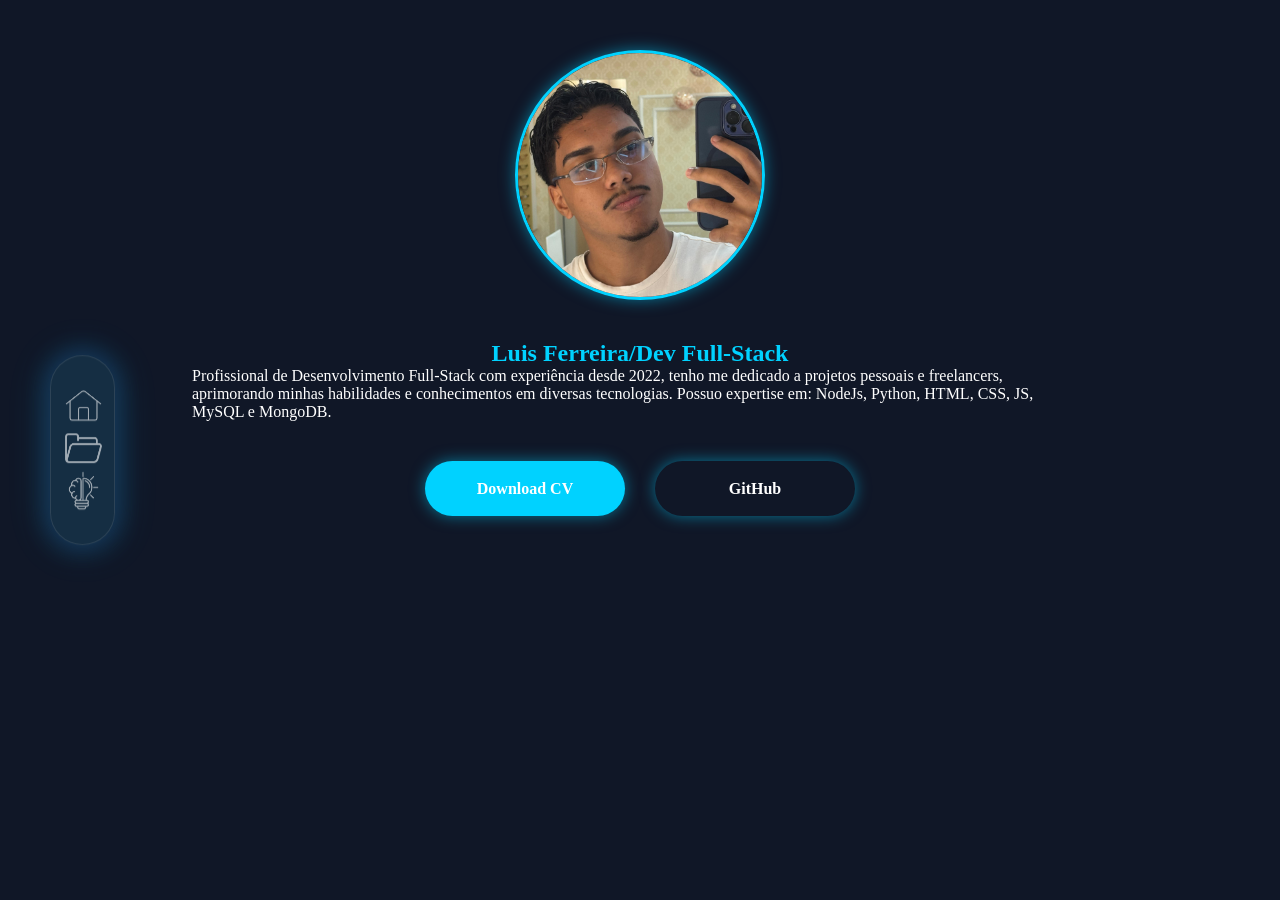
==== index.html @ 7058c048 "Vercionando codigo" ====
<!DOCTYPE html>
<html lang="en">

<head>
    <link rel="stylesheet" href="style/style.css">
    <meta charset="UTF-8">
    <meta name="viewport" content="width=device-width, initial-scale=1.0">
    <title>Portifolio Luis</title>
</head>

<body>
    <section class="navMenus">
        <nav>
            <a href="index.html"><img class="navIcon" src="Img/home.png" alt="Imagem de home"></a>
            <a href="projects.html"><img src="Img/projects.png" alt="pasta de projetos" class="navIcon"></a>
            <a href=""><img src="Img/skills.png" alt="Skills" class="navIcon"></a>
        </nav>

    </section>
    <section class="sobre">
        <div class="fotoPerfil">
            <img src="Img/Perfil.jpg" alt="FotoDePerfil">
        </div>
        <div class="sobreText">
            <h1>Luis Ferreira/Dev Full-Stack</h1>
            <p>Profissional de Desenvolvimento Full-Stack com experiência desde 2022, tenho me
                dedicado a projetos pessoais e freelancers, aprimorando minhas habilidades e
                conhecimentos em diversas tecnologias. Possuo expertise em: NodeJs, Python, HTML,
                CSS, JS, MySQL e MongoDB.</p>
        </div>

        <div class="centraDownloads">
            <a href="downloads/LUIS GUILHERME.pdf" download="Curriculo_Luis" class="btn-cv">Download CV</a>
            <a href="https://github.com/LuisGSena" target="_blank" class="btn-git">GitHub</a>
        </div>
    </section>
</body>

</html>
---- style/style.css ----
*{
    margin: 0;
    padding: 0;
    box-sizing: border-box;
}
body{
    background-color: #101727;
}
.navMenus{
    display: flex;
    flex-direction: column;
    align-items: center;
    gap: 0px;
    width: 65px;
    padding: 30px 0 30px 10px;
    border-radius: 50px;
    background-color: #152e43;
    border: 1px solid rgba(255, 255, 255, 0.1);
    box-shadow: 0 0 20px 5px rgba(24, 56, 93, 0.8), 
                0 0 40px 2px rgba(0, 210, 255, 0.2); 
    backdrop-filter: blur(10px);
    position: fixed;
    left: 50px;
    top: 50%;
    transform: translateY(-50%);
    
  
}

.navIcon {
    width: 45px;
    height: auto;
    opacity: 0.6; 
    transition: 0.3s;
    filter: invert(1);
}

.navIcon:hover {
    opacity: 1; 
    filter: drop-shadow(0 0 8px #00d2ff);
}

.sobre{
    display: flex;
    flex-direction: column;
    align-items: center;
    gap: 40px;
    margin-top: 50px;
}

.fotoPerfil{
    display: flex;
    justify-content: center;
    width: 100%;
    
}
.fotoPerfil img{
    border-radius: 50%;
    width: 250px;
    height: 250px;
    object-fit: cover;
    border: 3px solid #00d2ff;
    box-shadow:  0 0 15px rgba(0,210,255,0.5);
}

.sobreText{
    width: 70%;
    
    display: flex;
    justify-content: center;
    flex-direction: column;
}
.sobreText p{
    color: white;
}
.sobreText h1{
    color: #00d2ff;
    text-align: center;
}
.centraDownloads{
    display: flex;
    justify-content: center;
    width: 100%;
    gap: 30px;
}
.btn-cv{
    display: flex;
    align-items: center;
    justify-content: center;
    width: 200px;
    height: 55px;
    border-radius: 50px;
    background-color: #00d2ff;
    text-decoration: none;
    color: white;
    text-align: center;
    padding: 10px;
    box-shadow: 0 0 15px rgba(0, 210, 255, 0.5);
    transition: 0.3s;
    font-weight: bold;
}

.btn-git{
    display: flex;
    align-items: center;
    justify-content: center;
    width: 200px;
    height: 55px;
    border-radius: 50px;
    background-color: transparent;
    text-decoration: none;
    color: white;
    text-align: center;
    padding: 10px;
    box-shadow: 0 0 15px rgba(0, 210, 255, 0.5);
    transition: 0.3s;
    font-weight: bold;
}
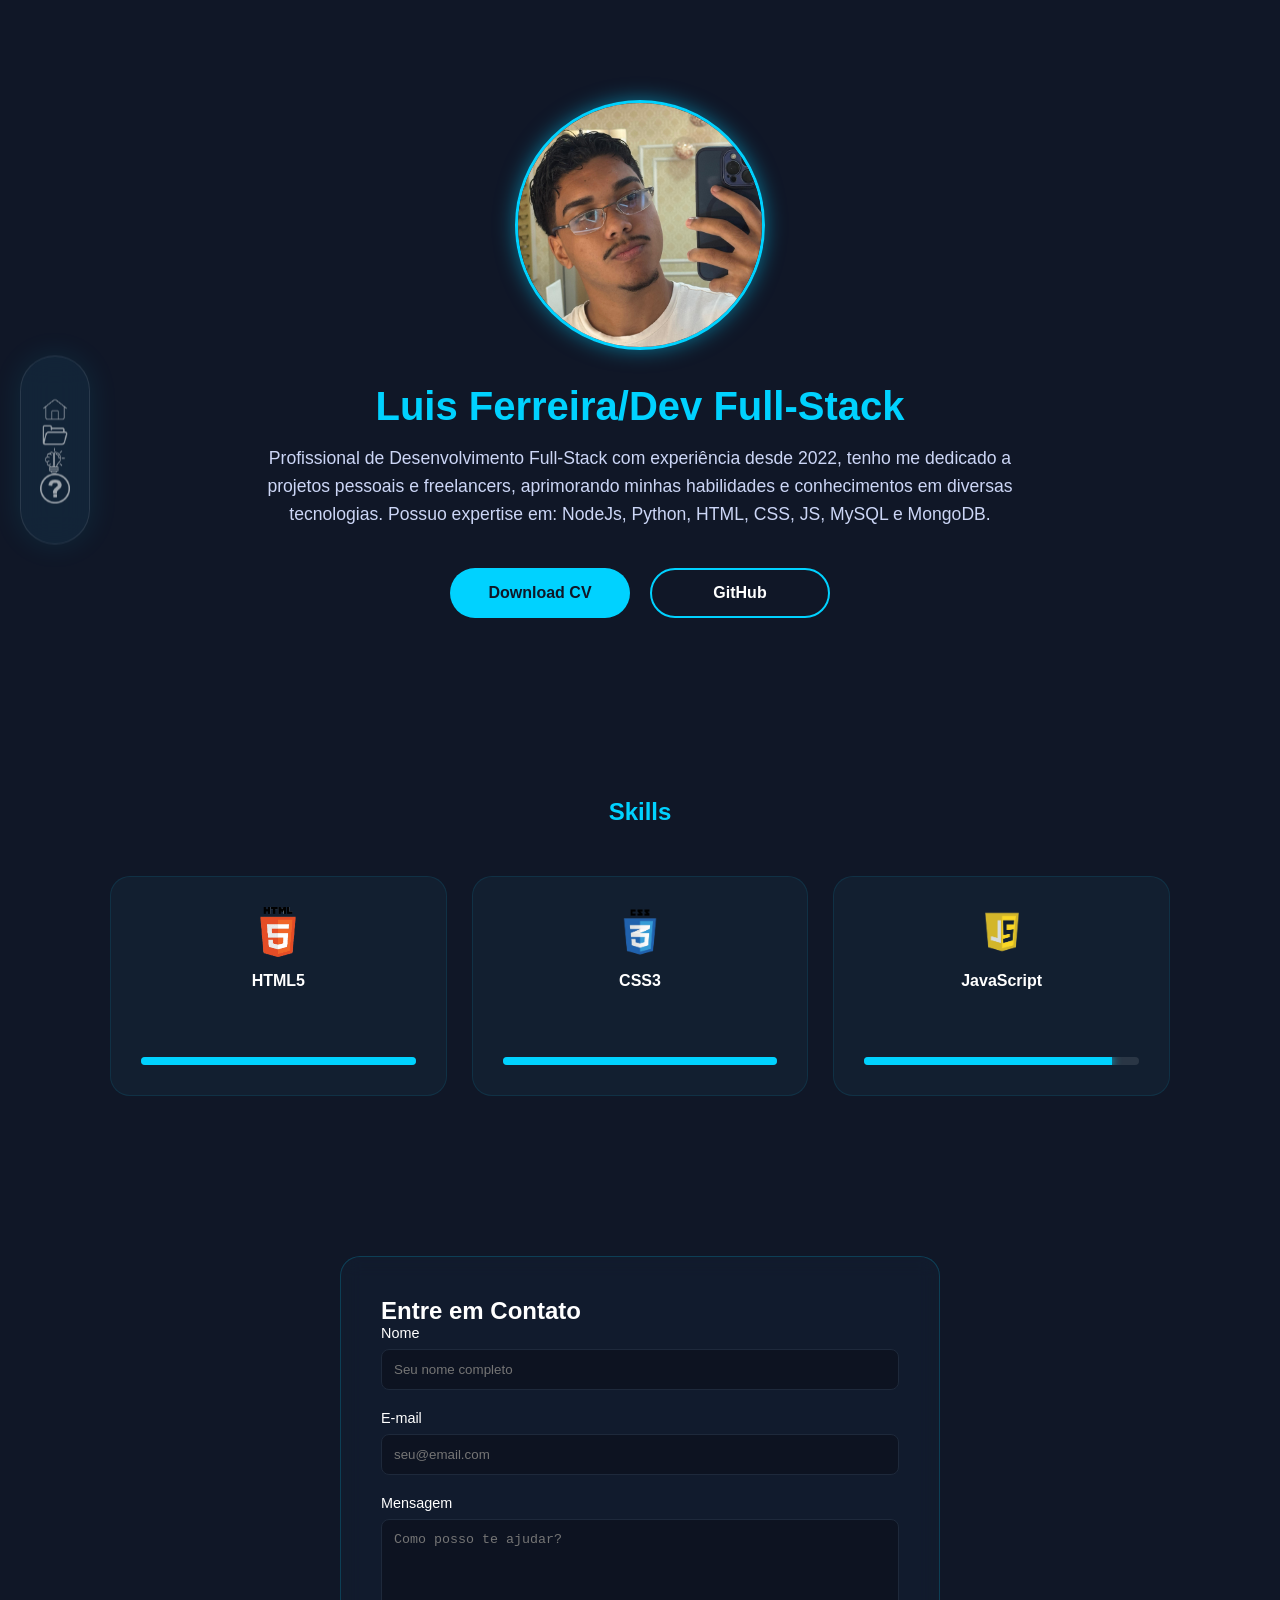
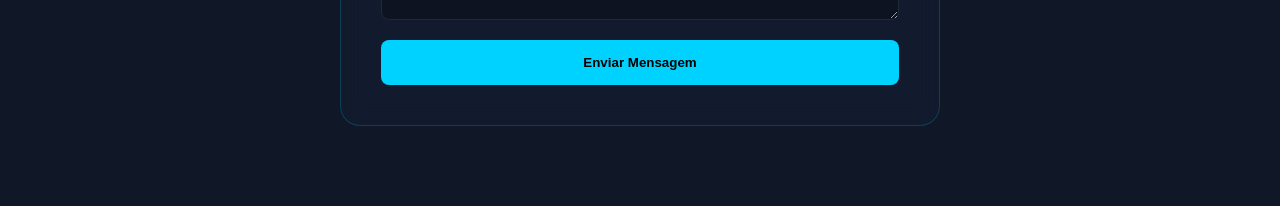
==== commit dd9cd96d: "Adição de novas funcionalidades" ====
--- a/index.html
+++ b/index.html
@@ -14,6 +14,7 @@
             <a href="index.html"><img class="navIcon" src="Img/home.png" alt="Imagem de home"></a>
             <a href="projects.html"><img src="Img/projects.png" alt="pasta de projetos" class="navIcon"></a>
             <a href=""><img src="Img/skills.png" alt="Skills" class="navIcon"></a>
+            <a href="#entre-contato"><img src="Img/Icon-interrogacao.png" alt="" class="navIcon"></a>
         </nav>
 
     </section>
@@ -30,9 +31,61 @@
         </div>
 
         <div class="centraDownloads">
-            <a href="downloads/LUIS GUILHERME.pdf" download="Curriculo_Luis" class="btn-cv">Download CV</a>
+            <a href="downloads/curriculo-luis.pdf" download="Curriculo_Luis" class="btn-cv">Download CV</a>
             <a href="https://github.com/LuisGSena" target="_blank" class="btn-git">GitHub</a>
         </div>
+    </section>
+
+    <section id="skills" class="my-skills">
+        <h2>Skills</h2>
+        <div class="skills-container">
+            <div class="skill-card">
+                <img src="Img/Html5.png" alt="HTML Icon">
+                <span>HTML5</span>
+                <div class="progress-bar">
+                    <div class="progress" style="width: 100%;"></div>
+                </div>
+            </div>
+
+            <div class="skill-card">
+                <img src="Img/Css3.png" alt="CSS Icon">
+                <span>CSS3</span>
+                <div class="progress-bar">
+                    <div class="progress" style="width: 100%;"></div>
+                </div>
+            </div>
+
+            <div class="skill-card">
+                <img src="Img/jsIcon.png" alt="JS Icon">
+                <span>JavaScript</span>
+                <div class="progress-bar">
+                    <div class="progress" style="width: 90%;"></div>
+                </div>
+            </div>
+        </div>
+    </section>
+
+    <section id="entre-contato" class="entre-contato">
+        <h2>Entre em Contato</h2>
+        <form action="#" method="POST">
+            <div class="input-group">
+                <label for="nome">Nome</label>
+                <input type="text" id="nome" name="nome" placeholder="Seu nome completo" required>
+            </div>
+
+            <div class="input-group">
+                <label for="email">E-mail</label>
+                <input type="email" id="email" name="email" placeholder="seu@email.com" required>
+            </div>
+
+            <div class="input-group">
+                <label for="mensagem">Mensagem</label>
+                <textarea id="mensagem" name="mensagem" rows="5" placeholder="Como posso te ajudar?"
+                    required></textarea>
+            </div>
+
+            <button type="submit" class="btn-enviar">Enviar Mensagem</button>
+        </form>
     </section>
 </body>
 
--- a/style/style.css
+++ b/style/style.css
@@ -1,118 +1,228 @@
-*{
+* {
     margin: 0;
     padding: 0;
     box-sizing: border-box;
 }
-body{
+
+html {
+    scroll-behavior: smooth;
+}
+
+body {
     background-color: #101727;
-}
-.navMenus{
-    display: flex;
-    flex-direction: column;
-    align-items: center;
-    gap: 0px;
-    width: 65px;
-    padding: 30px 0 30px 10px;
+    font-family: 'Segoe UI', sans-serif;
+    color: white;
+    overflow-x: hidden;
+}
+
+/* Menu Lateral */
+.navMenus {
+    display: flex;
+    flex-direction: column;
+    align-items: center;
+    gap: 35px;
+    width: 70px;
+    padding: 40px 0;
     border-radius: 50px;
-    background-color: #152e43;
+    background-color: rgba(21, 46, 67, 0.6);
     border: 1px solid rgba(255, 255, 255, 0.1);
-    box-shadow: 0 0 20px 5px rgba(24, 56, 93, 0.8), 
-                0 0 40px 2px rgba(0, 210, 255, 0.2); 
-    backdrop-filter: blur(10px);
+    box-shadow: 0 0 30px rgba(0, 210, 255, 0.1);
+    backdrop-filter: blur(15px);
     position: fixed;
-    left: 50px;
+    left: 20px;
     top: 50%;
     transform: translateY(-50%);
-    
-  
+    z-index: 1000;
 }
 
 .navIcon {
-    width: 45px;
+    width: 30px; 
     height: auto;
     opacity: 0.6; 
     transition: 0.3s;
     filter: invert(1);
+    display: block;
+    margin: 0 auto;
 }
 
 .navIcon:hover {
-    opacity: 1; 
-    filter: drop-shadow(0 0 8px #00d2ff);
-}
-
-.sobre{
-    display: flex;
-    flex-direction: column;
-    align-items: center;
-    gap: 40px;
-    margin-top: 50px;
-}
-
-.fotoPerfil{
-    display: flex;
-    justify-content: center;
-    width: 100%;
-    
-}
-.fotoPerfil img{
+    opacity: 1;
+    filter: invert(1) drop-shadow(0 0 8px #00d2ff);
+    transform: scale(1.1);
+}
+
+/* Seção Sobre */
+.sobre {
+    display: flex;
+    flex-direction: column;
+    align-items: center;
+    padding: 100px 20px;
+    gap: 30px;
+}
+
+.fotoPerfil img {
     border-radius: 50%;
     width: 250px;
     height: 250px;
     object-fit: cover;
     border: 3px solid #00d2ff;
-    box-shadow:  0 0 15px rgba(0,210,255,0.5);
-}
-
-.sobreText{
-    width: 70%;
-    
-    display: flex;
+    box-shadow: 0 0 20px rgba(0, 210, 255, 0.5);
+}
+
+.sobreText {
+    max-width: 800px;
+    text-align: center;
+}
+
+.sobreText h1 {
+    color: #00d2ff;
+    font-size: 2.5rem;
+    margin-bottom: 15px;
+}
+
+.sobreText p {
+    line-height: 1.6;
+    font-size: 1.1rem;
+    color: #ccd6f6;
+}
+
+/* Botões */
+.centraDownloads {
+    display: flex;
+    gap: 20px;
     justify-content: center;
-    flex-direction: column;
-}
-.sobreText p{
+    margin-top: 10px;
+}
+
+.btn-cv, .btn-git {
+    width: 180px;
+    height: 50px;
+    display: flex;
+    align-items: center;
+    justify-content: center;
+    border-radius: 50px;
+    text-decoration: none;
+    font-weight: bold;
+    transition: 0.3s;
+}
+
+.btn-cv {
+    background: #00d2ff;
+    color: #101727;
+}
+
+.btn-git {
+    border: 2px solid #00d2ff;
     color: white;
 }
-.sobreText h1{
+
+.btn-cv:hover, .btn-git:hover {
+    box-shadow: 0 0 20px #00d2ff;
+    transform: translateY(-3px);
+}
+
+/* Seção Skills*/
+.my-skills {
+    padding: 80px 20px;
+    max-width: 1100px;
+    margin: 0 auto;
+}
+
+.my-skills h2 {
+    text-align: center;
     color: #00d2ff;
-    text-align: center;
-}
-.centraDownloads{
-    display: flex;
-    justify-content: center;
+    margin-bottom: 50px;
+}
+
+.skills-container {
+    display: grid;
+    grid-template-columns: repeat(auto-fit, minmax(280px, 1fr));
+    gap: 25px;
+}
+
+.skill-card {
+    background: rgba(25, 50, 72, 0.3);
+    padding: 30px;
+    border-radius: 20px;
+    border: 1px solid rgba(0, 210, 255, 0.1);
+    display: flex;
+    flex-direction: column;
+    align-items: center;
+    min-height: 220px;
+    transition: 0.3s;
+}
+
+.skill-card:hover {
+    border-color: #00d2ff;
+    transform: translateY(-5px);
+}
+
+.skill-card img {
+    height: 50px;
+    margin-bottom: 15px;
+}
+
+.skill-card span {
+    font-weight: bold;
+    margin-bottom: 20px;
+}
+
+.progress-bar {
     width: 100%;
-    gap: 30px;
-}
-.btn-cv{
-    display: flex;
-    align-items: center;
-    justify-content: center;
-    width: 200px;
-    height: 55px;
-    border-radius: 50px;
-    background-color: #00d2ff;
-    text-decoration: none;
+    height: 8px;
+    background: rgba(255, 255, 255, 0.1);
+    border-radius: 10px;
+    margin-top: auto;
+    overflow: hidden;
+}
+
+.progress {
+    height: 100%;
+    background: #00d2ff;
+    box-shadow: 0 0 10px #00d2ff;
+}
+
+/* Contato */
+.entre-contato {
+    max-width: 600px;
+    margin: 80px auto;
+    padding: 40px;
+    background: rgba(27, 47, 71, 0.2);
+    border: 1px solid rgba(0, 210, 255, 0.2);
+    border-radius: 20px;
+    backdrop-filter: blur(10px);
+}
+
+.input-group {
+    margin-bottom: 20px;
+    display: flex;
+    flex-direction: column;
+}
+
+.input-group label {
+    margin-bottom: 8px;
+    font-size: 0.9rem;
+}
+
+input, textarea {
+    background: #0d1321;
+    border: 1px solid #1e293b;
+    padding: 12px;
     color: white;
-    text-align: center;
-    padding: 10px;
-    box-shadow: 0 0 15px rgba(0, 210, 255, 0.5);
-    transition: 0.3s;
+    border-radius: 8px;
+    outline: none;
+}
+
+input:focus {
+    border-color: #00d2ff;
+}
+
+.btn-enviar {
+    width: 100%;
+    padding: 15px;
+    background: #00d2ff;
+    border: none;
+    border-radius: 8px;
     font-weight: bold;
-}
-
-.btn-git{
-    display: flex;
-    align-items: center;
-    justify-content: center;
-    width: 200px;
-    height: 55px;
-    border-radius: 50px;
-    background-color: transparent;
-    text-decoration: none;
-    color: white;
-    text-align: center;
-    padding: 10px;
-    box-shadow: 0 0 15px rgba(0, 210, 255, 0.5);
-    transition: 0.3s;
-    font-weight: bold;
+    cursor: pointer;
 }
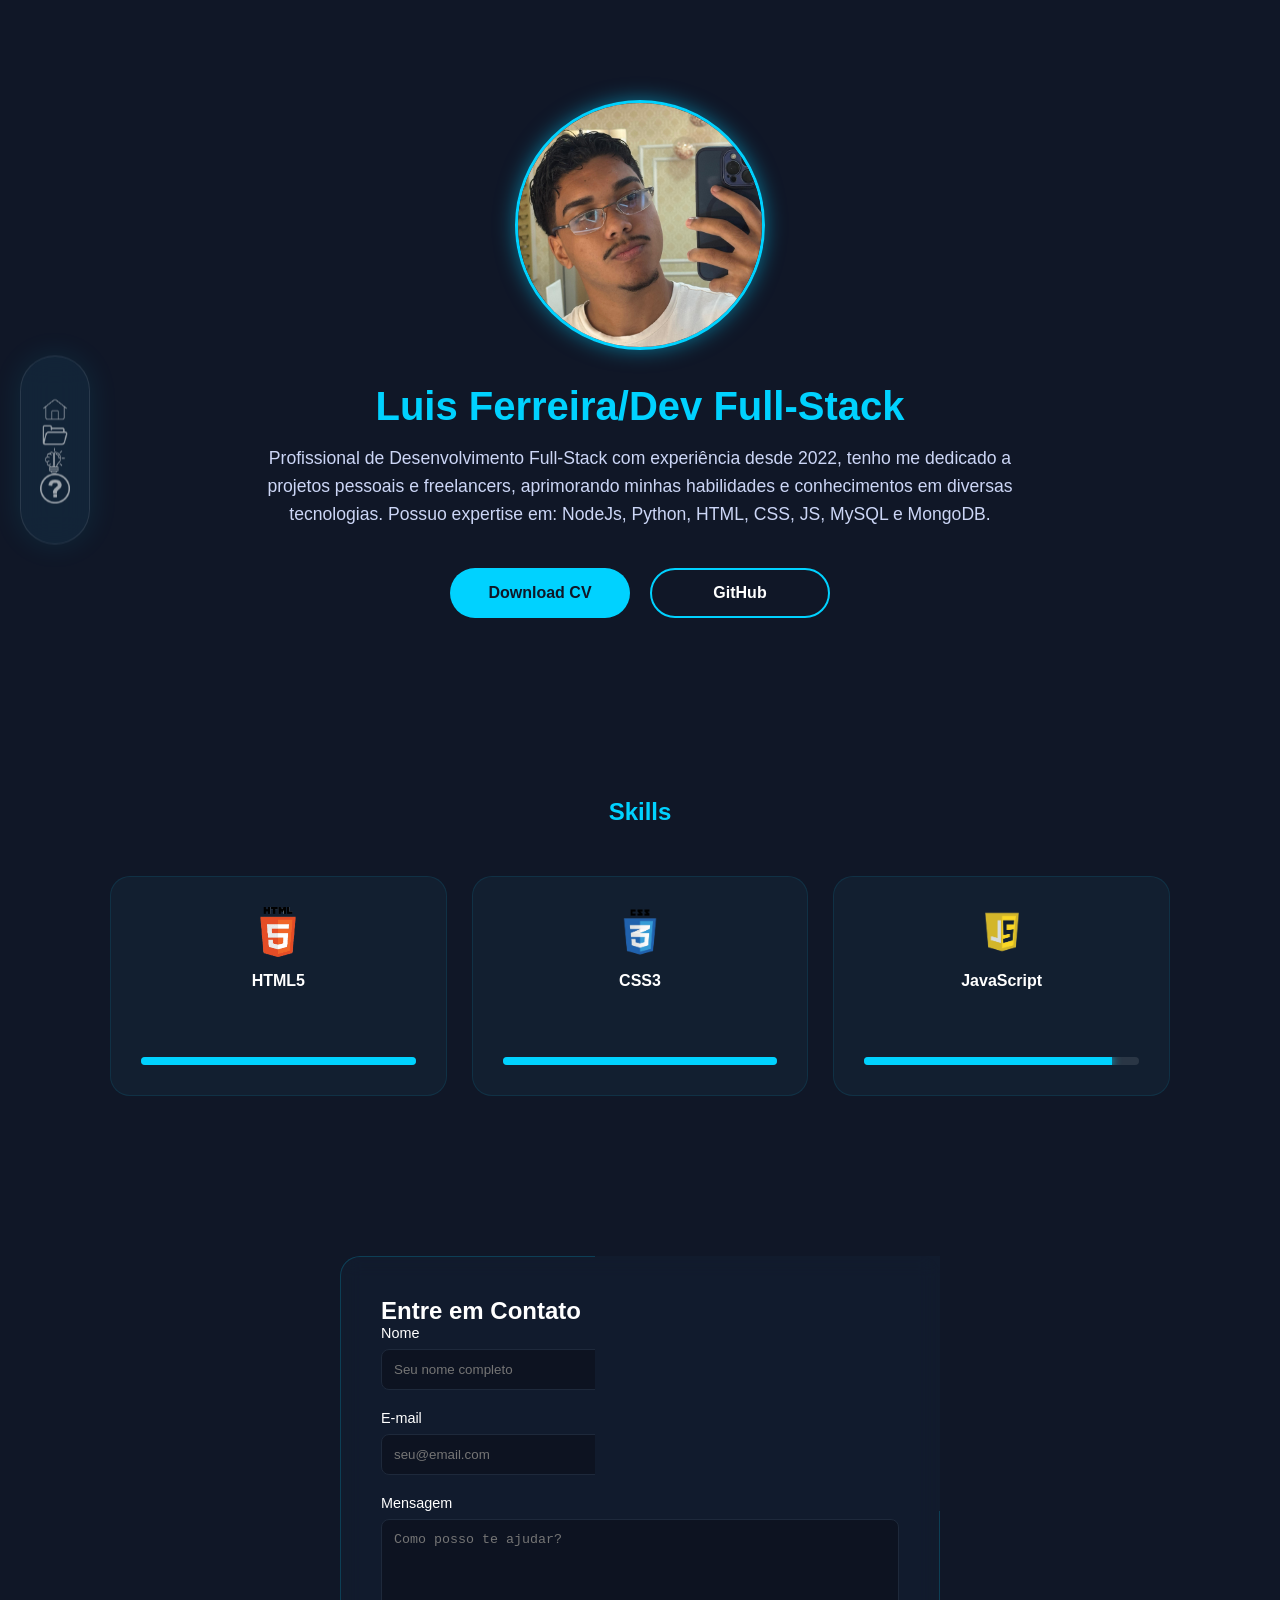
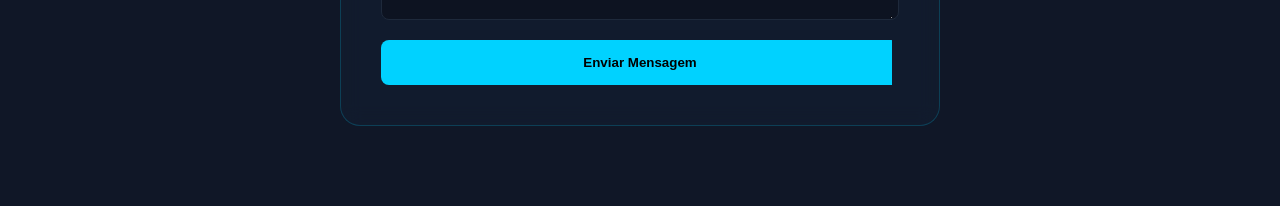
==== commit ed88cfa9: "Configurção do media query" ====
--- a/index.html
+++ b/index.html
@@ -13,7 +13,7 @@
         <nav>
             <a href="index.html"><img class="navIcon" src="Img/home.png" alt="Imagem de home"></a>
             <a href="projects.html"><img src="Img/projects.png" alt="pasta de projetos" class="navIcon"></a>
-            <a href=""><img src="Img/skills.png" alt="Skills" class="navIcon"></a>
+            <a href="#skills"><img src="Img/skills.png" alt="Skills" class="navIcon"></a>
             <a href="#entre-contato"><img src="Img/Icon-interrogacao.png" alt="" class="navIcon"></a>
         </nav>
 
--- a/style/style.css
+++ b/style/style.css
@@ -225,4 +225,68 @@
     border-radius: 8px;
     font-weight: bold;
     cursor: pointer;
+}
+/*Media Query Responsividade*/
+@media (max-width: 768px) {
+    
+    /*Modifica o menu para ficar a cima*/
+    .navMenus {
+        display: flex;
+        width: 100%;
+        height: 70px;
+        position: fixed;
+        top: 0;
+        left: 0;
+        bottom: auto;
+        transform: none;
+        border-radius: 0;
+        padding: 0;
+        background-color: rgba(16, 23, 39, 0.98);
+        border: none;
+        border-bottom: 1px solid rgba(0, 210, 255, 0.3);
+        z-index: 9999;
+    }
+
+    /*Configurando para os itens do menu ficarem lado a lado*/
+    .navMenus nav {
+        display: flex;
+        flex-direction: row; 
+        width: 100%;
+        height: 100%;
+        justify-content: space-around;
+        align-items: center;
+        gap: 0;
+    }
+
+    /*ajuste dos icones*/
+    .navIcon {
+        width: 28px;
+        height: auto;
+        opacity: 0.8;
+    }
+
+    /*colocar para o menu nao sumir atras*/
+    .sobre {
+        margin-top: 80px; 
+        margin-left: 0;
+        padding: 40px 20px;
+    }
+
+    /*deixar as skills em coluna unica*/
+    .skills-container {
+        grid-template-columns: 1fr;/* lembrar que essa coisa aqui e para definir que a seção sera definida em colunas de 1*/
+        gap: 20px;
+    }
+
+    /*Configuração do botoes de download e github*/
+    .centraDownloads {
+        flex-direction: column;
+        align-items: center;
+        gap: 15px;
+    }
+
+    .btn-cv, .btn-git {
+        width: 100%;
+        max-width: 300px;
+    }
 }
